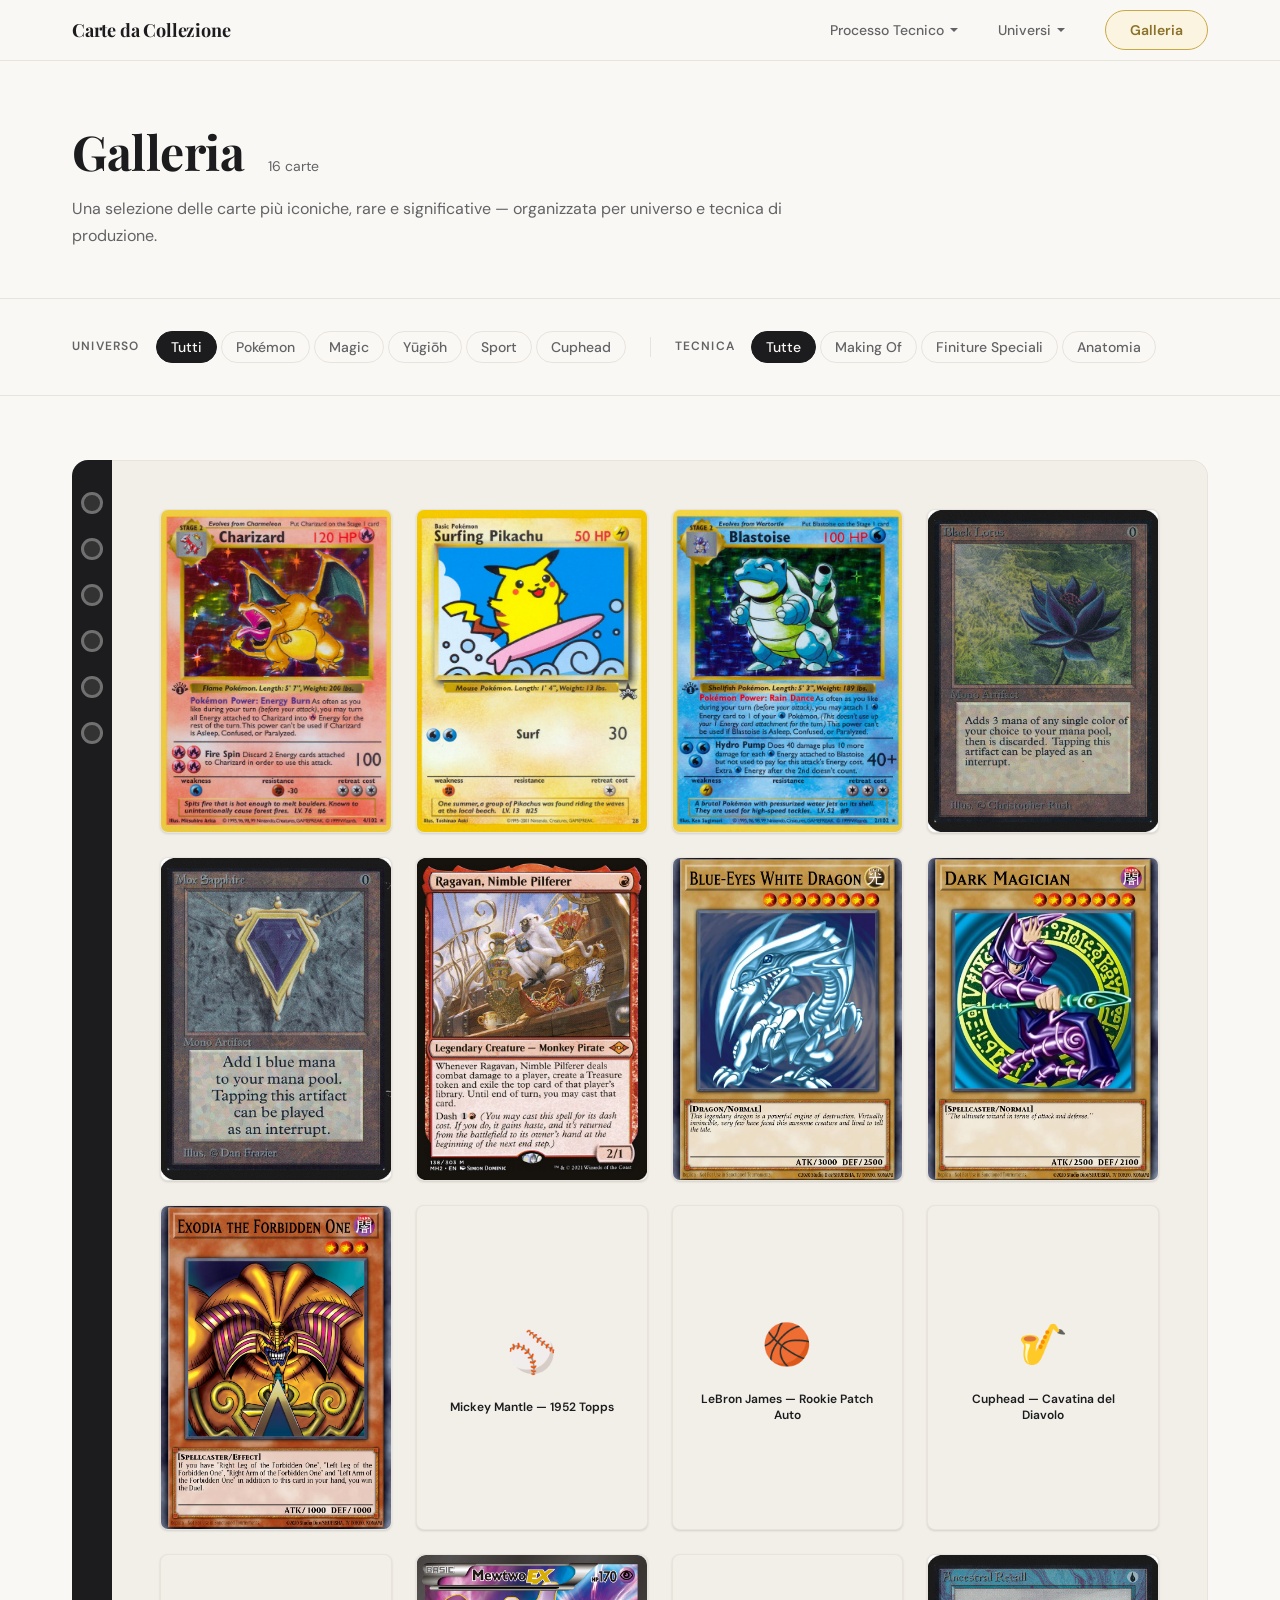
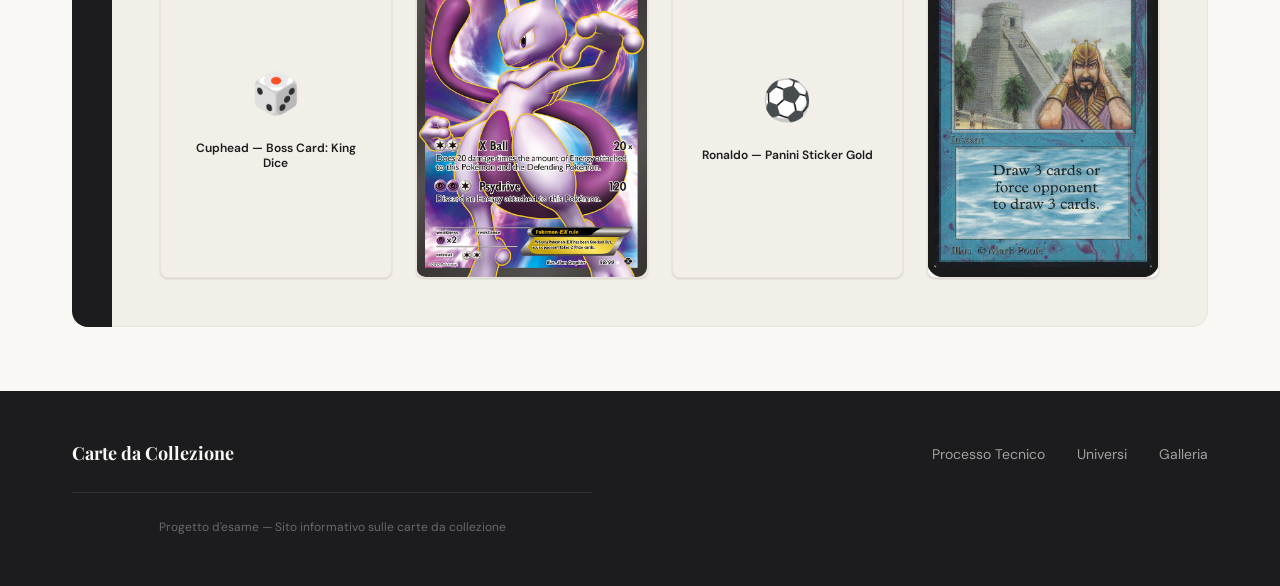
==== gallery.html @ 1ee4522a "Initial commit" ====
<!DOCTYPE html>
<html lang="it">
<head>
  <meta charset="UTF-8">
  <meta name="viewport" content="width=device-width, initial-scale=1.0">
  <title>Galleria — Le carte da collezione più iconiche</title>
  <meta name="description" content="Una selezione di 16 carte iconiche filtrabili per universo e tecnica di produzione. Dal Charizard olografico al Black Lotus, le carte che hanno fatto la storia.">
  <link rel="stylesheet" href="style.css">
</head>
<body>

  <!-- ═══════════════════════════════════════════════ NAVBAR -->
  <nav class="navbar navbar--visible" id="navbar" aria-label="Navigazione principale">
    <div class="navbar__container">
      <a href="index.html" class="navbar__logo" aria-label="Torna alla home">Carte da Collezione</a>
      <div class="navbar__menu">

        <div class="navbar__dropdown">
          <button class="navbar__dropdown-trigger" aria-haspopup="true" aria-expanded="false">
            Processo Tecnico
          </button>
          <div class="navbar__dropdown-menu">
            <a href="technical/making-of.html">Making Of</a>
            <a href="technical/special-finishes.html">Finiture Speciali</a>
            <a href="technical/card-anatomy.html">Anatomia della Carta</a>
          </div>
        </div>

        <div class="navbar__dropdown">
          <button class="navbar__dropdown-trigger" aria-haspopup="true" aria-expanded="false">
            Universi
          </button>
          <div class="navbar__dropdown-menu">
            <a href="universes/pokemon.html">Pokémon</a>
            <a href="universes/magic.html">Magic: The Gathering</a>
            <a href="universes/yugioh.html">Yūgiōh</a>
            <a href="universes/sport.html">Sport Cards</a>
            <a href="universes/cuphead.html">Cuphead</a>
          </div>
        </div>

        <a href="gallery.html" class="navbar__cta">Galleria</a>
      </div>
    </div>
  </nav>

  <main>

    <!-- ═══════════════════════════════════════════════ GALLERY HEADER -->
    <div class="gallery-header">
      <div class="container">
        <div class="gallery-header__meta">
          <h1>Galleria</h1>
          <span class="gallery-header__count" id="gallery-count" aria-live="polite">16 carte</span>
        </div>
        <p>Una selezione delle carte più iconiche, rare e significative — organizzata per universo e tecnica di produzione.</p>
      </div>
    </div>

    <!-- ═══════════════════════════════════════════════ FILTERS -->
    <div class="gallery-filters" role="search" aria-label="Filtri galleria">
      <div class="container">
        <div class="gallery-filters__group">

          <span class="gallery-filters__label" id="filter-universe-label">Universo</span>
          <div role="group" aria-labelledby="filter-universe-label">
            <button class="filter-pill filter-pill--active" data-filter-group="universe" data-filter-value="all">Tutti</button>
            <button class="filter-pill" data-filter-group="universe" data-filter-value="pokemon">Pokémon</button>
            <button class="filter-pill" data-filter-group="universe" data-filter-value="magic">Magic</button>
            <button class="filter-pill" data-filter-group="universe" data-filter-value="yugioh">Yūgiōh</button>
            <button class="filter-pill" data-filter-group="universe" data-filter-value="sport">Sport</button>
            <button class="filter-pill" data-filter-group="universe" data-filter-value="cuphead">Cuphead</button>
          </div>

          <div class="gallery-filters__divider" aria-hidden="true"></div>

          <span class="gallery-filters__label" id="filter-technique-label">Tecnica</span>
          <div role="group" aria-labelledby="filter-technique-label">
            <button class="filter-pill filter-pill--active" data-filter-group="technique" data-filter-value="all">Tutte</button>
            <button class="filter-pill" data-filter-group="technique" data-filter-value="making-of">Making Of</button>
            <button class="filter-pill" data-filter-group="technique" data-filter-value="special-finishes">Finiture Speciali</button>
            <button class="filter-pill" data-filter-group="technique" data-filter-value="card-anatomy">Anatomia</button>
          </div>

        </div>
      </div>
    </div>

    <!-- ═══════════════════════════════════════════════ BINDER GRID -->
    <section class="gallery-binder section" aria-labelledby="binder-heading">
      <div class="container">
        <h2 id="binder-heading" class="visually-hidden">Raccoglitore delle carte</h2>

        <div class="gallery-binder__layout">
          <div class="gallery-binder__spine" aria-hidden="true">
            <div class="gallery-binder__ring"></div>
            <div class="gallery-binder__ring"></div>
            <div class="gallery-binder__ring"></div>
            <div class="gallery-binder__ring"></div>
            <div class="gallery-binder__ring"></div>
            <div class="gallery-binder__ring"></div>
          </div>

          <div class="gallery-binder__pages">
            <div class="gallery-binder__grid" id="gallery-grid" role="list" aria-label="Carte in galleria">
              <!-- Populated by gallery.js -->
            </div>
          </div>
        </div>

      </div>
    </section>

  </main>

  <!-- ═══════════════════════════════════════════════ MODAL -->
  <div
    class="modal-backdrop"
    id="modal-backdrop"
    role="dialog"
    aria-modal="true"
    aria-labelledby="modal-title"
    aria-hidden="true"
  >
    <div class="modal-wrapper">
      <button class="modal__close" id="modal-close" aria-label="Chiudi dettagli carta">✕</button>
      <div class="modal">
        <div class="modal__image-panel" id="modal-image">
          <div class="modal__image-placeholder" id="modal-emoji" aria-hidden="true"></div>
        </div>
        <div class="modal__content">
          <div>
            <span class="badge badge--gold" style="margin-bottom: var(--space-2);">Carta in evidenza</span>
            <h2 class="modal__title" id="modal-title"></h2>
            <p class="modal__description" id="modal-desc"></p>
          </div>
          <div class="modal__links">
            <a class="modal__link modal__link--red" id="modal-link-universe" href="#">
              Vai all'universo →
            </a>
            <a class="modal__link modal__link--teal" id="modal-link-technique" href="#">
              Vai alla tecnica →
            </a>
          </div>
        </div>
      </div>
    </div>
  </div>

  <!-- ═══════════════════════════════════════════════ FOOTER -->
  <footer class="footer">
    <div class="footer__container">
      <a href="index.html" class="footer__logo">Carte da Collezione</a>
      <nav class="footer__nav" aria-label="Link del footer">
        <a href="technical/making-of.html">Processo Tecnico</a>
        <a href="universes/pokemon.html">Universi</a>
        <a href="gallery.html">Galleria</a>
      </nav>
    </div>
    <div class="footer__container">
      <p class="footer__copy">Progetto d'esame — Sito informativo sulle carte da collezione</p>
    </div>
  </footer>

  <!-- ── Accessibility helper ── -->
  <style>
    .visually-hidden {
      position: absolute;
      width: 1px; height: 1px;
      padding: 0; margin: -1px;
      overflow: hidden;
      clip: rect(0,0,0,0);
      white-space: nowrap;
      border: 0;
    }
  </style>

  <script src="js/navbar.js"></script>
  <script src="js/gallery.js"></script>

  <!-- Sync aria-hidden with modal open state -->
  <script>
    // Updates aria-hidden on the modal backdrop to match its visual state.
    const backdrop = document.getElementById('modal-backdrop');
    const observer = new MutationObserver(() => {
      const isOpen = backdrop.classList.contains('modal-backdrop--open');
      backdrop.setAttribute('aria-hidden', String(!isOpen));
    });
    observer.observe(backdrop, { attributes: true, attributeFilter: ['class'] });
  </script>
</body>
</html>
---- style.css ----
/* ============================================================
   CARTE DA COLLEZIONE — style.css
   Single stylesheet for the entire site.

   Fonts: Playfair Display (display/headings) + DM Sans (body)
   Loaded via Google Fonts in each HTML <head>.
   ============================================================ */

/* ============================================================
   1. VARIABLES & RESET
   ============================================================ */

@import url('https://fonts.googleapis.com/css2?family=Playfair+Display:ital,wght@0,400;0,600;0,700;0,900;1,400;1,700&family=DM+Sans:ital,opsz,wght@0,9..40,300;0,9..40,400;0,9..40,500;0,9..40,600;1,9..40,300&display=swap');

:root {
  /* ── Base palette ── */
  --color-bg:             #FAF8F5;
  --color-surface:        #F2EFE9;
  --color-border:         #E8E4DC;
  --color-text-primary:   #1C1C1E;
  --color-text-secondary: #636366;

  /* ── Technical — deep teal ── */
  --teal-main:  #0D7377;
  --teal-light: #E6F4F4;
  --teal-dark:  #0A5C5F;

  /* ── Universes — vibrant orange-red ── */
  --red-main:  #E63946;
  --red-light: #FDE8E9;
  --red-dark:  #B22D38;

  /* ── Gallery — subtle gold ── */
  --gold-main:  #C9A843;
  --gold-light: #FBF4E0;
  --gold-dark:  #8B7129;

  /* ── Typography ── */
  --font-display: 'Playfair Display', Georgia, serif;
  --font-body:    'DM Sans', sans-serif;

  /* ── Type scale (1.25 ratio) ── */
  --text-xs:   0.75rem;    /* 12px */
  --text-sm:   0.875rem;   /* 14px */
  --text-base: 1rem;       /* 16px */
  --text-md:   1.125rem;   /* 18px */
  --text-lg:   1.375rem;   /* 22px */
  --text-xl:   1.75rem;    /* 28px */
  --text-2xl:  2.25rem;    /* 36px */
  --text-3xl:  3rem;       /* 48px */
  --text-4xl:  4rem;       /* 64px */
  --text-5xl:  5.5rem;     /* 88px */

  /* ── Spacing (8px base unit) ── */
  --space-1:  0.5rem;   /* 8px  */
  --space-2:  1rem;     /* 16px */
  --space-3:  1.5rem;   /* 24px */
  --space-4:  2rem;     /* 32px */
  --space-6:  3rem;     /* 48px */
  --space-8:  4rem;     /* 64px */
  --space-12: 6rem;     /* 96px */
  --space-16: 8rem;     /* 128px */

  /* ── Border radius ── */
  --radius-sm:   4px;
  --radius-md:   8px;
  --radius-lg:   16px;
  --radius-xl:   24px;
  --radius-full: 9999px;

  /* ── Shadows ── */
  --shadow-sm:  0 1px 3px rgba(0,0,0,0.08), 0 1px 2px rgba(0,0,0,0.06);
  --shadow-md:  0 4px 12px rgba(0,0,0,0.10), 0 2px 4px rgba(0,0,0,0.06);
  --shadow-lg:  0 12px 32px rgba(0,0,0,0.12), 0 4px 8px rgba(0,0,0,0.06);
  --shadow-xl:  0 24px 64px rgba(0,0,0,0.14), 0 8px 16px rgba(0,0,0,0.08);

  /* ── Transitions ── */
  --transition-fast:   150ms ease;
  --transition-base:   300ms ease;
  --transition-slow:   500ms cubic-bezier(0.4, 0, 0.2, 1);

  /* ── Layout ── */
  --container-max: 1200px;
  --container-wide: 1440px;
}

*, *::before, *::after {
  box-sizing: border-box;
  margin: 0;
  padding: 0;
}

html {
  scroll-behavior: smooth;
  -webkit-text-size-adjust: 100%;
}

body {
  font-family: var(--font-body);
  font-size: var(--text-base);
  line-height: 1.6;
  color: var(--color-text-primary);
  background-color: var(--color-bg);
  -webkit-font-smoothing: antialiased;
  -moz-osx-font-smoothing: grayscale;
}

img {
  display: block;
  max-width: 100%;
  height: auto;
}

a {
  color: inherit;
  text-decoration: none;
}

ul, ol {
  list-style: none;
}

button {
  font-family: var(--font-body);
  cursor: pointer;
  border: none;
  background: none;
}

/* ============================================================
   2. BASE TYPOGRAPHY
   ============================================================ */

h1, h2, h3, h4, h5, h6 {
  font-family: var(--font-display);
  line-height: 1.15;
  color: var(--color-text-primary);
  font-weight: 700;
  letter-spacing: -0.01em;
}

h1 { font-size: var(--text-4xl); }
h2 { font-size: var(--text-3xl); }
h3 { font-size: var(--text-2xl); }
h4 { font-size: var(--text-xl); }
h5 { font-size: var(--text-lg); }
h6 { font-size: var(--text-md); }

p {
  font-size: var(--text-base);
  line-height: 1.7;
  color: var(--color-text-secondary);
  max-width: 65ch;
}

.eyebrow {
  font-family: var(--font-body);
  font-size: var(--text-xs);
  font-weight: 600;
  letter-spacing: 0.15em;
  text-transform: uppercase;
}

.display-title {
  font-size: var(--text-5xl);
  font-weight: 900;
  line-height: 1.05;
  letter-spacing: -0.03em;
}

/* ============================================================
   3. LAYOUT UTILITIES
   ============================================================ */

.container {
  width: 100%;
  max-width: var(--container-max);
  margin-inline: auto;
  padding-inline: var(--space-4);
}

.container--wide {
  max-width: var(--container-wide);
  padding-inline: var(--space-6);
}

.section {
  padding-block: var(--space-12);
}

.section--surface {
  background-color: var(--color-surface);
}

.split {
  display: grid;
  gap: var(--space-8);
  align-items: center;
}

.grid-3 {
  display: grid;
  gap: var(--space-4);
}

.grid-4 {
  display: grid;
  gap: var(--space-3);
}

/* ============================================================
   4. COMPONENTS — navbar, footer, buttons, badges, cards
   ============================================================ */

/* ── Navbar ── */

.navbar {
  position: fixed;
  top: 0;
  left: 0;
  right: 0;
  z-index: 100;
  background-color: rgba(250, 248, 245, 0.96);
  backdrop-filter: blur(12px);
  -webkit-backdrop-filter: blur(12px);
  border-bottom: 1px solid var(--color-border);
  transform: translateY(-100%);
  opacity: 0;
  transition: transform var(--transition-slow), opacity var(--transition-base);
}

.navbar--visible {
  transform: translateY(0);
  opacity: 1;
}

.navbar__container {
  display: flex;
  align-items: center;
  justify-content: space-between;
  max-width: var(--container-max);
  margin-inline: auto;
  padding-inline: var(--space-4);
  height: 60px;
}

.navbar__logo {
  font-family: var(--font-display);
  font-size: var(--text-md);
  font-weight: 700;
  color: var(--color-text-primary);
  letter-spacing: -0.01em;
  flex-shrink: 0;
}

.navbar__menu {
  display: flex;
  align-items: center;
  gap: var(--space-1);
}

.navbar__dropdown {
  position: relative;
}

.navbar__dropdown-trigger {
  display: flex;
  align-items: center;
  gap: 6px;
  padding: var(--space-1) var(--space-2);
  font-size: var(--text-sm);
  font-weight: 500;
  color: var(--color-text-secondary);
  border-radius: var(--radius-sm);
  transition: color var(--transition-fast), background-color var(--transition-fast);
}

.navbar__dropdown-trigger::after {
  content: '';
  display: block;
  width: 0;
  height: 0;
  border-left: 4px solid transparent;
  border-right: 4px solid transparent;
  border-top: 4px solid currentColor;
  transition: transform var(--transition-fast);
  flex-shrink: 0;
}

.navbar__dropdown--open .navbar__dropdown-trigger::after {
  transform: rotate(180deg);
}

.navbar__dropdown-trigger:hover {
  color: var(--color-text-primary);
  background-color: var(--color-surface);
}

.navbar__dropdown-trigger--active {
  font-weight: 700;
  color: var(--color-text-primary);
}

.navbar__dropdown-menu {
  position: absolute;
  top: calc(100% + 8px);
  left: 0;
  min-width: 220px;
  background-color: var(--color-bg);
  border: 1px solid var(--color-border);
  border-radius: var(--radius-md);
  box-shadow: var(--shadow-lg);
  padding: var(--space-1);
  opacity: 0;
  visibility: hidden;
  transform: translateY(-8px);
  transition: opacity var(--transition-fast), visibility var(--transition-fast), transform var(--transition-fast);
}

.navbar__dropdown--open .navbar__dropdown-menu {
  opacity: 1;
  visibility: visible;
  transform: translateY(0);
}

.navbar__dropdown-menu a {
  display: block;
  padding: 10px var(--space-2);
  font-size: var(--text-sm);
  font-weight: 400;
  color: var(--color-text-secondary);
  border-radius: var(--radius-sm);
  transition: background-color var(--transition-fast), color var(--transition-fast);
}

.navbar__dropdown-menu a:hover {
  background-color: var(--color-surface);
  color: var(--color-text-primary);
}

.navbar__cta {
  display: inline-flex;
  align-items: center;
  padding: 8px var(--space-3);
  font-size: var(--text-sm);
  font-weight: 600;
  color: var(--gold-dark);
  background-color: var(--gold-light);
  border-radius: var(--radius-full);
  border: 1px solid var(--gold-main);
  margin-left: var(--space-2);
  transition: background-color var(--transition-fast), color var(--transition-fast);
}

.navbar__cta:hover {
  background-color: var(--gold-main);
  color: #fff;
}

/* ── Footer ── */

.footer {
  background-color: var(--color-text-primary);
  padding-block: var(--space-6);
}

.footer__container {
  display: flex;
  align-items: center;
  justify-content: space-between;
  flex-wrap: wrap;
  gap: var(--space-3);
  max-width: var(--container-max);
  margin-inline: auto;
  padding-inline: var(--space-4);
}

.footer__logo {
  font-family: var(--font-display);
  font-size: var(--text-md);
  font-weight: 700;
  color: #FAF8F5;
}

.footer__nav {
  display: flex;
  gap: var(--space-4);
}

.footer__nav a {
  font-size: var(--text-sm);
  color: rgba(250, 248, 245, 0.6);
  transition: color var(--transition-fast);
}

.footer__nav a:hover {
  color: #FAF8F5;
}

.footer__copy {
  width: 100%;
  font-size: var(--text-xs);
  color: rgba(250, 248, 245, 0.35);
  margin-top: var(--space-3);
  padding-top: var(--space-3);
  border-top: 1px solid rgba(250, 248, 245, 0.1);
  text-align: center;
}

/* ── Buttons ── */

.btn {
  display: inline-flex;
  align-items: center;
  gap: 8px;
  padding: 12px var(--space-4);
  font-family: var(--font-body);
  font-size: var(--text-sm);
  font-weight: 600;
  border-radius: var(--radius-sm);
  transition: all var(--transition-base);
  cursor: pointer;
  text-decoration: none;
}

.btn--teal {
  background-color: var(--teal-main);
  color: #fff;
  border: 2px solid var(--teal-main);
}

.btn--teal:hover {
  background-color: var(--teal-dark);
  border-color: var(--teal-dark);
}

.btn--red {
  background-color: var(--red-main);
  color: #fff;
  border: 2px solid var(--red-main);
}

.btn--red:hover {
  background-color: var(--red-dark);
  border-color: var(--red-dark);
}

.btn--gold {
  background-color: var(--gold-main);
  color: #fff;
  border: 2px solid var(--gold-main);
}

.btn--gold:hover {
  background-color: var(--gold-dark);
  border-color: var(--gold-dark);
}

.btn--outline {
  background-color: transparent;
  color: var(--color-text-primary);
  border: 2px solid var(--color-border);
}

.btn--outline:hover {
  border-color: var(--color-text-primary);
}

.btn--ghost-light {
  background-color: rgba(255,255,255,0.15);
  color: #fff;
  border: 2px solid rgba(255,255,255,0.4);
}

.btn--ghost-light:hover {
  background-color: rgba(255,255,255,0.25);
  border-color: rgba(255,255,255,0.7);
}

/* ── Badges ── */

.badge {
  display: inline-flex;
  align-items: center;
  padding: 5px 12px;
  font-size: var(--text-xs);
  font-weight: 600;
  letter-spacing: 0.08em;
  text-transform: uppercase;
  border-radius: var(--radius-full);
}

.badge--teal {
  background-color: var(--teal-light);
  color: var(--teal-dark);
}

.badge--red {
  background-color: var(--red-light);
  color: var(--red-dark);
}

.badge--gold {
  background-color: var(--gold-light);
  color: var(--gold-dark);
}

/* ── Section headings ── */

.section-header {
  margin-bottom: var(--space-8);
}

.section-header--centered {
  text-align: center;
}

.section-header--centered p {
  margin-inline: auto;
}

.section-header .badge {
  margin-bottom: var(--space-2);
}

.section-header h2 {
  margin-bottom: var(--space-2);
}

.section-header p {
  font-size: var(--text-md);
  line-height: 1.6;
}

/* ── Link rows (cross-link tables) ── */

.link-row {
  display: flex;
  align-items: center;
  justify-content: space-between;
  padding: var(--space-3) var(--space-4);
  background-color: var(--color-bg);
  border: 1px solid var(--color-border);
  border-radius: var(--radius-md);
  transition: box-shadow var(--transition-fast), transform var(--transition-fast);
  gap: var(--space-3);
}

.link-row:hover {
  box-shadow: var(--shadow-md);
  transform: translateY(-2px);
}

.link-row__content {
  display: flex;
  align-items: center;
  gap: var(--space-3);
  flex: 1;
}

.link-row__text h4 {
  font-size: var(--text-base);
  font-weight: 600;
  font-family: var(--font-body);
  margin-bottom: 2px;
}

.link-row__text p {
  font-size: var(--text-sm);
  color: var(--color-text-secondary);
  max-width: none;
}

.link-row__arrow {
  font-size: var(--text-lg);
  color: var(--color-text-secondary);
  transition: transform var(--transition-fast);
  flex-shrink: 0;
}

.link-row:hover .link-row__arrow {
  transform: translateX(4px);
}

.link-rows {
  display: flex;
  flex-direction: column;
  gap: var(--space-2);
}

/* ── Stat cards ── */

.stat-card {
  background-color: var(--color-bg);
  border: 1px solid var(--color-border);
  border-radius: var(--radius-lg);
  padding: var(--space-4);
  text-align: center;
}

.stat-card__number {
  font-family: var(--font-display);
  font-size: var(--text-3xl);
  font-weight: 900;
  letter-spacing: -0.03em;
  line-height: 1;
  margin-bottom: var(--space-1);
}

.stat-card__label {
  font-size: var(--text-sm);
  color: var(--color-text-secondary);
  font-weight: 400;
}

/* ── Card slot (binder card) ── */

.card-slot {
  aspect-ratio: 2.5 / 3.5;
  border-radius: var(--radius-md);
  overflow: hidden;
  border: 1px solid var(--color-border);
  box-shadow: var(--shadow-sm);
  position: relative;
  cursor: pointer;
  transition: transform var(--transition-base), box-shadow var(--transition-base);
}

.card-slot:hover {
  transform: translateY(-4px) scale(1.02);
  box-shadow: var(--shadow-lg);
}

.card-slot img {
  width: 100%;
  height: 100%;
  object-fit: cover;
}

.card-slot__placeholder {
  width: 100%;
  height: 100%;
  display: flex;
  align-items: center;
  justify-content: center;
  flex-direction: column;
  gap: var(--space-1);
  font-size: var(--text-sm);
  color: rgba(255,255,255,0.7);
  text-align: center;
  padding: var(--space-2);
}

/* ── Binder layout ── */

.binder {
  display: flex;
  border-radius: var(--radius-xl);
  overflow: hidden;
  box-shadow: var(--shadow-xl);
  border: 1px solid var(--color-border);
}

.binder__spine {
  width: 40px;
  background-color: var(--color-text-primary);
  display: flex;
  flex-direction: column;
  align-items: center;
  justify-content: center;
  gap: 12px;
  flex-shrink: 0;
}

.binder__ring {
  width: 20px;
  height: 20px;
  border-radius: 50%;
  border: 3px solid rgba(255,255,255,0.3);
  background-color: rgba(255,255,255,0.1);
}

.binder__pages {
  flex: 1;
  background-color: var(--color-surface);
  padding: var(--space-4);
  display: grid;
  gap: var(--space-3);
}

/* ============================================================
   5. HOME PAGE
   ============================================================ */

/* ── Hero ── */

.hero {
  position: relative;
  height: 100vh;
  min-height: 600px;
  display: flex;
  align-items: center;
  justify-content: center;
  overflow: hidden;
  text-align: center;
}

.hero__video {
  position: absolute;
  inset: 0;
  width: 100%;
  height: 100%;
  object-fit: cover;
  z-index: 0;
}

.hero__overlay {
  position: absolute;
  inset: 0;
  background: linear-gradient(
    to bottom,
    rgba(0,0,0,0.3) 0%,
    rgba(0,0,0,0.6) 50%,
    rgba(0,0,0,0.8) 100%
  );
  z-index: 1;
}

.hero__content {
  position: relative;
  z-index: 2;
  max-width: 860px;
  padding-inline: var(--space-4);
}

.hero__eyebrow {
  color: rgba(255,255,255,0.7);
  margin-bottom: var(--space-3);
}

.hero__title {
  font-size: clamp(var(--text-3xl), 8vw, var(--text-5xl));
  font-weight: 900;
  color: #fff;
  letter-spacing: -0.03em;
  line-height: 1.05;
  margin-bottom: var(--space-4);
}

.hero__subtitle {
  font-size: var(--text-lg);
  color: rgba(255,255,255,0.8);
  max-width: 55ch;
  margin-inline: auto;
  margin-bottom: var(--space-6);
  line-height: 1.5;
}

.hero__actions {
  display: flex;
  align-items: center;
  justify-content: center;
  gap: var(--space-3);
  flex-wrap: wrap;
}

.hero__scroll {
  position: absolute;
  bottom: var(--space-6);
  left: 50%;
  transform: translateX(-50%);
  z-index: 2;
  display: flex;
  flex-direction: column;
  align-items: center;
  gap: var(--space-1);
  color: rgba(255,255,255,0.6);
  font-size: var(--text-xs);
  letter-spacing: 0.1em;
  text-transform: uppercase;
}

.hero__scroll-line {
  width: 1px;
  height: 40px;
  background: linear-gradient(to bottom, rgba(255,255,255,0.6), transparent);
  animation: scrollPulse 2s ease-in-out infinite;
}

@keyframes scrollPulse {
  0%, 100% { opacity: 0.6; transform: scaleY(1); }
  50%       { opacity: 1;   transform: scaleY(0.7); }
}

/* ── Entry points ── */

.home-entries {
  padding-block: var(--space-12);
}

.home-entries__grid {
  display: grid;
  gap: var(--space-4);
  grid-template-columns: 1fr;
}

.home-entries__card {
  display: flex;
  flex-direction: column;
  padding: var(--space-6);
  border-radius: var(--radius-xl);
  border: 1px solid transparent;
  transition: box-shadow var(--transition-base), transform var(--transition-base);
  position: relative;
  overflow: hidden;
}

.home-entries__card:hover {
  box-shadow: var(--shadow-lg);
  transform: translateY(-4px);
}

.home-entries__card--teal {
  background-color: var(--teal-light);
  border-color: rgba(13, 115, 119, 0.15);
}

.home-entries__card--red {
  background-color: var(--red-light);
  border-color: rgba(230, 57, 70, 0.15);
}

.home-entries__card--gold {
  background-color: var(--gold-light);
  border-color: rgba(201, 168, 67, 0.15);
}

.home-entries__card .badge {
  margin-bottom: var(--space-3);
  align-self: flex-start;
}

.home-entries__card h3 {
  font-size: var(--text-xl);
  margin-bottom: var(--space-2);
}

.home-entries__card p {
  font-size: var(--text-base);
  flex: 1;
  max-width: none;
}

.home-entries__arrow {
  display: inline-block;
  margin-top: var(--space-4);
  font-size: var(--text-xl);
  color: var(--color-text-secondary);
  transition: transform var(--transition-fast);
}

.home-entries__card:hover .home-entries__arrow {
  transform: translateX(6px);
}

/* ── Technical preview ── */

.home-technical {
  padding-block: var(--space-12);
}

.home-technical__links {
  display: flex;
  flex-direction: column;
  gap: var(--space-2);
}

.home-technical__link {
  display: flex;
  align-items: center;
  justify-content: space-between;
  padding: var(--space-3) var(--space-4);
  border: 1px solid var(--color-border);
  border-radius: var(--radius-md);
  background-color: var(--color-bg);
  transition: box-shadow var(--transition-fast), transform var(--transition-fast);
}

.home-technical__link:hover {
  box-shadow: var(--shadow-md);
  transform: translateX(4px);
}

.home-technical__link-text {
  font-weight: 500;
  color: var(--color-text-primary);
}

.home-technical__link-arrow {
  color: var(--teal-main);
  font-size: var(--text-lg);
}

/* ── Universe preview ── */

.home-universes {
  padding-block: var(--space-12);
}

.home-universes__swatches {
  display: grid;
  gap: var(--space-3);
  grid-template-columns: 1fr;
  margin-bottom: var(--space-8);
}

.universe-swatch {
  display: flex;
  align-items: center;
  justify-content: space-between;
  padding: var(--space-3) var(--space-4);
  border-radius: var(--radius-lg);
  transition: transform var(--transition-fast);
  cursor: pointer;
}

.universe-swatch:hover {
  transform: translateX(6px);
}

.universe-swatch__name {
  font-family: var(--font-display);
  font-size: var(--text-lg);
  font-weight: 700;
  color: inherit;
}

.universe-swatch__arrow {
  font-size: var(--text-xl);
}

.universe-swatch--pokemon {
  background-color: #FFD700;
  color: #1C1C1E;
}

.universe-swatch--magic {
  background-color: #1A1A1A;
  color: #FAF8F5;
}

.universe-swatch--yugioh {
  background-color: #7B68EE;
  color: #fff;
}

.universe-swatch--sport {
  background-color: #B22222;
  color: #fff;
}

.universe-swatch--cuphead {
  background-color: #E8532A;
  color: #fff;
}

/* ── Gallery teaser ── */

.home-gallery {
  padding-block: var(--space-12);
}

.home-gallery__binder {
  margin-block: var(--space-8);
}

.home-gallery__binder .binder__pages {
  grid-template-columns: repeat(4, 1fr);
  grid-template-rows: repeat(2, 1fr);
}

/* ============================================================
   6. TECHNICAL PAGES
   ============================================================ */

/* ── Tech hero ── */

.tech-hero {
  height: 200px;
  background-color: var(--teal-light);
  display: flex;
  align-items: flex-end;
  padding-bottom: var(--space-6);
  border-bottom: 1px solid var(--color-border);
}

.tech-hero__content {
  max-width: var(--container-max);
  margin-inline: auto;
  padding-inline: var(--space-4);
  width: 100%;
}

.tech-hero .badge {
  margin-bottom: var(--space-2);
}

.tech-hero h1 {
  color: var(--teal-dark);
  font-size: var(--text-3xl);
  margin-bottom: var(--space-1);
}

.tech-hero__subtitle {
  color: var(--teal-main);
  font-size: var(--text-md);
  max-width: none;
}

/* ── Tech intro split ── */

.tech-intro {
  padding-block: var(--space-12);
}

.tech-intro__list {
  background-color: var(--color-bg);
  border: 1px solid var(--color-border);
  border-radius: var(--radius-lg);
  padding: var(--space-4);
}

.tech-intro__list h4 {
  font-size: var(--text-sm);
  font-weight: 600;
  letter-spacing: 0.1em;
  text-transform: uppercase;
  color: var(--teal-dark);
  margin-bottom: var(--space-3);
  font-family: var(--font-body);
}

.tech-intro__list li {
  display: flex;
  align-items: flex-start;
  gap: var(--space-2);
  padding-block: 10px;
  font-size: var(--text-sm);
  color: var(--color-text-secondary);
  border-bottom: 1px solid var(--color-border);
}

.tech-intro__list li:last-child {
  border-bottom: none;
}

.tech-intro__list-marker {
  width: 8px;
  height: 8px;
  border-radius: 50%;
  background-color: var(--teal-main);
  flex-shrink: 0;
  margin-top: 6px;
}

/* ── Tech visual explainer ── */

.tech-visual {
  padding-block: var(--space-12);
}

.tech-visual__diagram {
  background-color: var(--color-bg);
  border: 1px solid var(--color-border);
  border-radius: var(--radius-xl);
  padding: var(--space-8);
  margin-top: var(--space-6);
}

.tech-visual__steps {
  display: grid;
  gap: var(--space-4);
}

.tech-step {
  display: flex;
  gap: var(--space-4);
  align-items: flex-start;
}

.tech-step__number {
  width: 40px;
  height: 40px;
  border-radius: 50%;
  background-color: var(--teal-main);
  color: #fff;
  display: flex;
  align-items: center;
  justify-content: center;
  font-family: var(--font-display);
  font-weight: 700;
  font-size: var(--text-md);
  flex-shrink: 0;
}

.tech-step h4 {
  font-size: var(--text-base);
  font-weight: 600;
  font-family: var(--font-body);
  color: var(--color-text-primary);
  margin-bottom: 4px;
}

.tech-step p {
  font-size: var(--text-sm);
  max-width: none;
}

/* ── Universe cross-links on tech pages ── */

.tech-universes {
  padding-block: var(--space-12);
}

/* ── Example cards on tech pages ── */

.tech-cards {
  padding-block: var(--space-12);
}

.tech-cards__row {
  display: flex;
  gap: var(--space-3);
  overflow-x: auto;
  padding-bottom: var(--space-2);
  margin-top: var(--space-6);
  -webkit-overflow-scrolling: touch;
}

.tech-cards__row .card-slot {
  flex-shrink: 0;
  width: 160px;
}

.tech-cards__cta {
  margin-top: var(--space-6);
  text-align: center;
}

/* ============================================================
   7. UNIVERSE PAGES
   ============================================================ */

/* ── Universe hero ── */

.universe-hero {
  height: 240px;
  display: flex;
  align-items: flex-end;
  padding-bottom: var(--space-6);
  border-bottom: 1px solid rgba(0,0,0,0.1);
}

.universe-hero__content {
  max-width: var(--container-max);
  margin-inline: auto;
  padding-inline: var(--space-4);
  width: 100%;
}

.universe-hero h1 {
  font-size: var(--text-3xl);
  margin-bottom: var(--space-1);
}

.universe-hero__subtitle {
  font-size: var(--text-md);
  max-width: none;
  opacity: 0.8;
}

/* ── Universe identity ── */

.universe-identity {
  padding-block: var(--space-12);
}

.universe-stats {
  display: grid;
  gap: var(--space-3);
  grid-template-columns: repeat(2, 1fr);
}

/* ── Universe technical decisions ── */

.universe-tech {
  padding-block: var(--space-12);
}

/* ── Universe iconic cards ── */

.universe-cards {
  padding-block: var(--space-12);
}

.universe-cards__binder .binder__pages {
  grid-template-columns: repeat(3, 1fr);
}

/* ── Universe brand palettes (applied via .universe-hero scope) ── */

/* Pokémon */
.universe-hero--pokemon {
  background-color: #FFD700;
}
.universe-hero--pokemon h1,
.universe-hero--pokemon .universe-hero__subtitle {
  color: #1C1C1E;
}
.universe-hero--pokemon .badge {
  background-color: rgba(28,28,30,0.12);
  color: #1C1C1E;
}
.universe-pokemon .stat-card__number { color: #B8960C; }

/* Magic */
.universe-hero--magic {
  background-color: #1A1A1A;
}
.universe-hero--magic h1,
.universe-hero--magic .universe-hero__subtitle {
  color: #FAF8F5;
}
.universe-hero--magic .badge {
  background-color: rgba(250,248,245,0.12);
  color: #FAF8F5;
}
.universe-magic .stat-card__number { color: #1A1A1A; }

/* Yūgiōh */
.universe-hero--yugioh {
  background-color: #7B68EE;
}
.universe-hero--yugioh h1,
.universe-hero--yugioh .universe-hero__subtitle {
  color: #fff;
}
.universe-hero--yugioh .badge {
  background-color: rgba(255,255,255,0.2);
  color: #fff;
}
.universe-yugioh .stat-card__number { color: #5B48EE; }

/* Sport */
.universe-hero--sport {
  background-color: #B22222;
}
.universe-hero--sport h1,
.universe-hero--sport .universe-hero__subtitle {
  color: #fff;
}
.universe-hero--sport .badge {
  background-color: rgba(255,255,255,0.2);
  color: #fff;
}
.universe-sport .stat-card__number { color: #B22222; }

/* Cuphead */
.universe-hero--cuphead {
  background-color: #E8532A;
}
.universe-hero--cuphead h1,
.universe-hero--cuphead .universe-hero__subtitle {
  color: #fff;
}
.universe-hero--cuphead .badge {
  background-color: rgba(255,255,255,0.2);
  color: #fff;
}
.universe-cuphead .stat-card__number { color: #E8532A; }

/* ============================================================
   8. UNIVERSE BRAND PALETTES — card tints
   ============================================================ */

.card-tint--pokemon   { background-color: #FFFBE6; }
.card-tint--magic     { background-color: #1A1A1A; }
.card-tint--yugioh    { background-color: #F0EEFF; }
.card-tint--sport     { background-color: #FFF0F0; }
.card-tint--cuphead   { background-color: #FFF4EF; }

/* ============================================================
   9. GALLERY & MODAL
   ============================================================ */

/* ── Gallery header ── */

.gallery-header {
  padding-top: calc(60px + var(--space-8));
  padding-bottom: var(--space-6);
  border-bottom: 1px solid var(--color-border);
}

.gallery-header__meta {
  display: flex;
  align-items: baseline;
  gap: var(--space-3);
  margin-bottom: var(--space-2);
}

.gallery-header h1 {
  font-size: var(--text-3xl);
}

.gallery-header__count {
  font-size: var(--text-sm);
  color: var(--color-text-secondary);
}

/* ── Filters ── */

.gallery-filters {
  padding-block: var(--space-4);
  border-bottom: 1px solid var(--color-border);
  position: sticky;
  top: 60px;
  background-color: var(--color-bg);
  z-index: 10;
}

.gallery-filters__group {
  display: flex;
  flex-wrap: wrap;
  gap: var(--space-1);
  align-items: center;
}

.gallery-filters__label {
  font-size: var(--text-xs);
  font-weight: 600;
  letter-spacing: 0.1em;
  text-transform: uppercase;
  color: var(--color-text-secondary);
  margin-right: var(--space-1);
}

.filter-pill {
  padding: 6px 14px;
  font-size: var(--text-sm);
  font-weight: 500;
  border-radius: var(--radius-full);
  border: 1px solid var(--color-border);
  background-color: var(--color-bg);
  color: var(--color-text-secondary);
  cursor: pointer;
  transition: all var(--transition-fast);
}

.filter-pill:hover {
  border-color: var(--color-text-secondary);
  color: var(--color-text-primary);
}

.filter-pill--active {
  background-color: var(--color-text-primary);
  border-color: var(--color-text-primary);
  color: #FAF8F5;
}

.gallery-filters__divider {
  width: 1px;
  height: 20px;
  background-color: var(--color-border);
  margin-inline: var(--space-2);
}

/* ── Binder grid ── */

.gallery-binder {
  padding-block: var(--space-8);
}

.gallery-binder__grid {
  display: grid;
  grid-template-columns: repeat(2, 1fr);
  gap: var(--space-3);
}

.gallery-binder__layout {
  display: flex;
  gap: 0;
}

.gallery-binder__spine {
  width: 40px;
  background-color: var(--color-text-primary);
  border-radius: var(--radius-lg) 0 0 var(--radius-lg);
  display: flex;
  flex-direction: column;
  align-items: center;
  justify-content: flex-start;
  padding-top: var(--space-4);
  gap: 24px;
  flex-shrink: 0;
}

.gallery-binder__ring {
  width: 22px;
  height: 22px;
  border-radius: 50%;
  border: 3px solid rgba(255,255,255,0.3);
  background-color: rgba(255,255,255,0.1);
}

.gallery-binder__pages {
  flex: 1;
  background-color: var(--color-surface);
  border-radius: 0 var(--radius-lg) var(--radius-lg) 0;
  border: 1px solid var(--color-border);
  border-left: none;
  padding: var(--space-6);
}

.gallery-card {
  aspect-ratio: 2.5 / 3.5;
  border-radius: var(--radius-md);
  overflow: hidden;
  border: 1px solid var(--color-border);
  box-shadow: var(--shadow-sm);
  position: relative;
  cursor: pointer;
  transition: transform var(--transition-base), box-shadow var(--transition-base);
  background-color: var(--color-surface);
}

.gallery-card:hover {
  transform: translateY(-6px) scale(1.03);
  box-shadow: var(--shadow-xl);
  z-index: 1;
}

.gallery-card img {
  width: 100%;
  height: 100%;
  object-fit: cover;
}

.gallery-card--hidden {
  display: none;
}

.gallery-card__placeholder {
  width: 100%;
  height: 100%;
  display: flex;
  flex-direction: column;
  align-items: center;
  justify-content: center;
  gap: var(--space-2);
  padding: var(--space-3);
  text-align: center;
}

.gallery-card__name {
  font-size: var(--text-xs);
  font-weight: 600;
  color: var(--color-text-primary);
  line-height: 1.3;
}

.gallery-card__overlay {
  position: absolute;
  inset: 0;
  background: linear-gradient(to top, rgba(0,0,0,0.7) 0%, transparent 50%);
  opacity: 0;
  transition: opacity var(--transition-fast);
  display: flex;
  align-items: flex-end;
  padding: var(--space-2);
}

.gallery-card:hover .gallery-card__overlay {
  opacity: 1;
}

.gallery-card__overlay-name {
  font-size: var(--text-xs);
  font-weight: 600;
  color: #fff;
  line-height: 1.3;
}

/* ── Modal ── */

.modal-backdrop {
  position: fixed;
  inset: 0;
  background-color: rgba(0,0,0,0.75);
  z-index: 200;
  display: flex;
  align-items: center;
  justify-content: center;
  padding: var(--space-4);
  opacity: 0;
  visibility: hidden;
  transition: opacity var(--transition-base), visibility var(--transition-base);
  backdrop-filter: blur(4px);
}

.modal-backdrop--open {
  opacity: 1;
  visibility: visible;
}

.modal {
  background-color: var(--color-bg);
  border-radius: var(--radius-xl);
  box-shadow: var(--shadow-xl);
  max-width: 820px;
  width: 100%;
  max-height: 90vh;
  overflow-y: auto;
  transform: scale(0.95) translateY(16px);
  transition: transform var(--transition-base);
  display: grid;
  grid-template-columns: 1fr 1fr;
}

.modal-backdrop--open .modal {
  transform: scale(1) translateY(0);
}

.modal__image-panel {
  aspect-ratio: 2.5 / 3.5;
  border-radius: var(--radius-xl) 0 0 var(--radius-xl);
  overflow: hidden;
  background-color: var(--color-surface);
  display: flex;
  align-items: center;
  justify-content: center;
}

.modal__image-panel img {
  width: 100%;
  height: 100%;
  object-fit: contain;
}

.modal__image-placeholder {
  width: 100%;
  height: 100%;
  display: flex;
  align-items: center;
  justify-content: center;
  font-size: 3rem;
}

.modal__content {
  padding: var(--space-6);
  display: flex;
  flex-direction: column;
  gap: var(--space-3);
}

.modal__close {
  position: absolute;
  top: var(--space-3);
  right: var(--space-3);
  width: 36px;
  height: 36px;
  border-radius: 50%;
  background-color: rgba(0,0,0,0.3);
  color: #fff;
  display: flex;
  align-items: center;
  justify-content: center;
  font-size: var(--text-lg);
  cursor: pointer;
  transition: background-color var(--transition-fast);
  border: none;
  line-height: 1;
}

.modal__close:hover {
  background-color: rgba(0,0,0,0.5);
}

.modal-wrapper {
  position: relative;
}

.modal__title {
  font-size: var(--text-xl);
  margin-bottom: var(--space-1);
}

.modal__description {
  font-size: var(--text-sm);
  line-height: 1.6;
  max-width: none;
}

.modal__links {
  display: flex;
  flex-direction: column;
  gap: var(--space-1);
  margin-top: auto;
  padding-top: var(--space-3);
  border-top: 1px solid var(--color-border);
}

.modal__link {
  display: flex;
  align-items: center;
  justify-content: space-between;
  padding: 8px 12px;
  border-radius: var(--radius-sm);
  font-size: var(--text-sm);
  font-weight: 500;
  transition: background-color var(--transition-fast);
}

.modal__link--teal {
  background-color: var(--teal-light);
  color: var(--teal-dark);
}

.modal__link--teal:hover {
  background-color: rgba(13, 115, 119, 0.2);
}

.modal__link--red {
  background-color: var(--red-light);
  color: var(--red-dark);
}

.modal__link--red:hover {
  background-color: rgba(230, 57, 70, 0.2);
}

/* ── Card viewer — lightbox per pagine universo, tecnica e home ── */

.card-viewer {
  position: fixed;
  inset: 0;
  background-color: rgba(0, 0, 0, 0.88);
  z-index: 300;
  display: flex;
  align-items: center;
  justify-content: center;
  padding: var(--space-6);
  opacity: 0;
  visibility: hidden;
  transition: opacity var(--transition-base), visibility var(--transition-base);
  backdrop-filter: blur(6px);
}

.card-viewer--open {
  opacity: 1;
  visibility: visible;
}

.card-viewer__img {
  max-height: 85vh;
  max-width: min(460px, 90vw);
  object-fit: contain;
  border-radius: var(--radius-lg);
  box-shadow: var(--shadow-xl);
}

.card-viewer__close {
  position: absolute;
  top: var(--space-4);
  right: var(--space-4);
  background-color: rgba(0, 0, 0, 0.5);
  color: #fff;
  border: none;
  border-radius: 50%;
  width: 2.5rem;
  height: 2.5rem;
  display: flex;
  align-items: center;
  justify-content: center;
  cursor: pointer;
  font-size: var(--text-base);
  transition: background-color var(--transition-fast);
}

.card-viewer__close:hover {
  background-color: rgba(0, 0, 0, 0.75);
}

/* ── Gallery empty state ── */

.gallery-empty {
  grid-column: 1 / -1;
  text-align: center;
  padding: var(--space-12);
  color: var(--color-text-secondary);
}

/* ============================================================
   10. RESPONSIVE
   ============================================================ */

@media (min-width: 640px) {
  .home-universes__swatches {
    grid-template-columns: 1fr 1fr;
  }

  .gallery-binder__grid {
    grid-template-columns: repeat(3, 1fr);
  }
}

@media (min-width: 768px) {
  h1 { font-size: var(--text-4xl); }
  h2 { font-size: var(--text-3xl); }

  .split {
    grid-template-columns: 1fr 1fr;
  }

  .grid-3 {
    grid-template-columns: repeat(3, 1fr);
  }

  .grid-4 {
    grid-template-columns: repeat(4, 1fr);
  }

  .home-entries__grid {
    grid-template-columns: repeat(3, 1fr);
  }

  .home-universes__swatches {
    grid-template-columns: 1fr;
  }

  .universe-stats {
    grid-template-columns: repeat(2, 1fr);
  }

  .gallery-binder__grid {
    grid-template-columns: repeat(4, 1fr);
  }

  .tech-visual__steps {
    grid-template-columns: repeat(2, 1fr);
  }

  .modal {
    grid-template-columns: 320px 1fr;
  }

  .modal__image-panel {
    aspect-ratio: auto;
    min-height: 448px;
  }
}

@media (min-width: 1024px) {
  .home-universes__swatches {
    grid-template-columns: 1fr;
  }

  .split--reversed > *:first-child {
    order: 2;
  }

  .split--reversed > *:last-child {
    order: 1;
  }

  .tech-visual__steps {
    grid-template-columns: repeat(3, 1fr);
  }
}

/* ── Navbar mobile (hamburger not implemented — site is desktop-first exam project) ── */

@media (max-width: 767px) {
  .navbar__menu {
    display: none;
  }

  .navbar__container::after {
    content: '≡';
    font-size: var(--text-xl);
    color: var(--color-text-primary);
  }
}
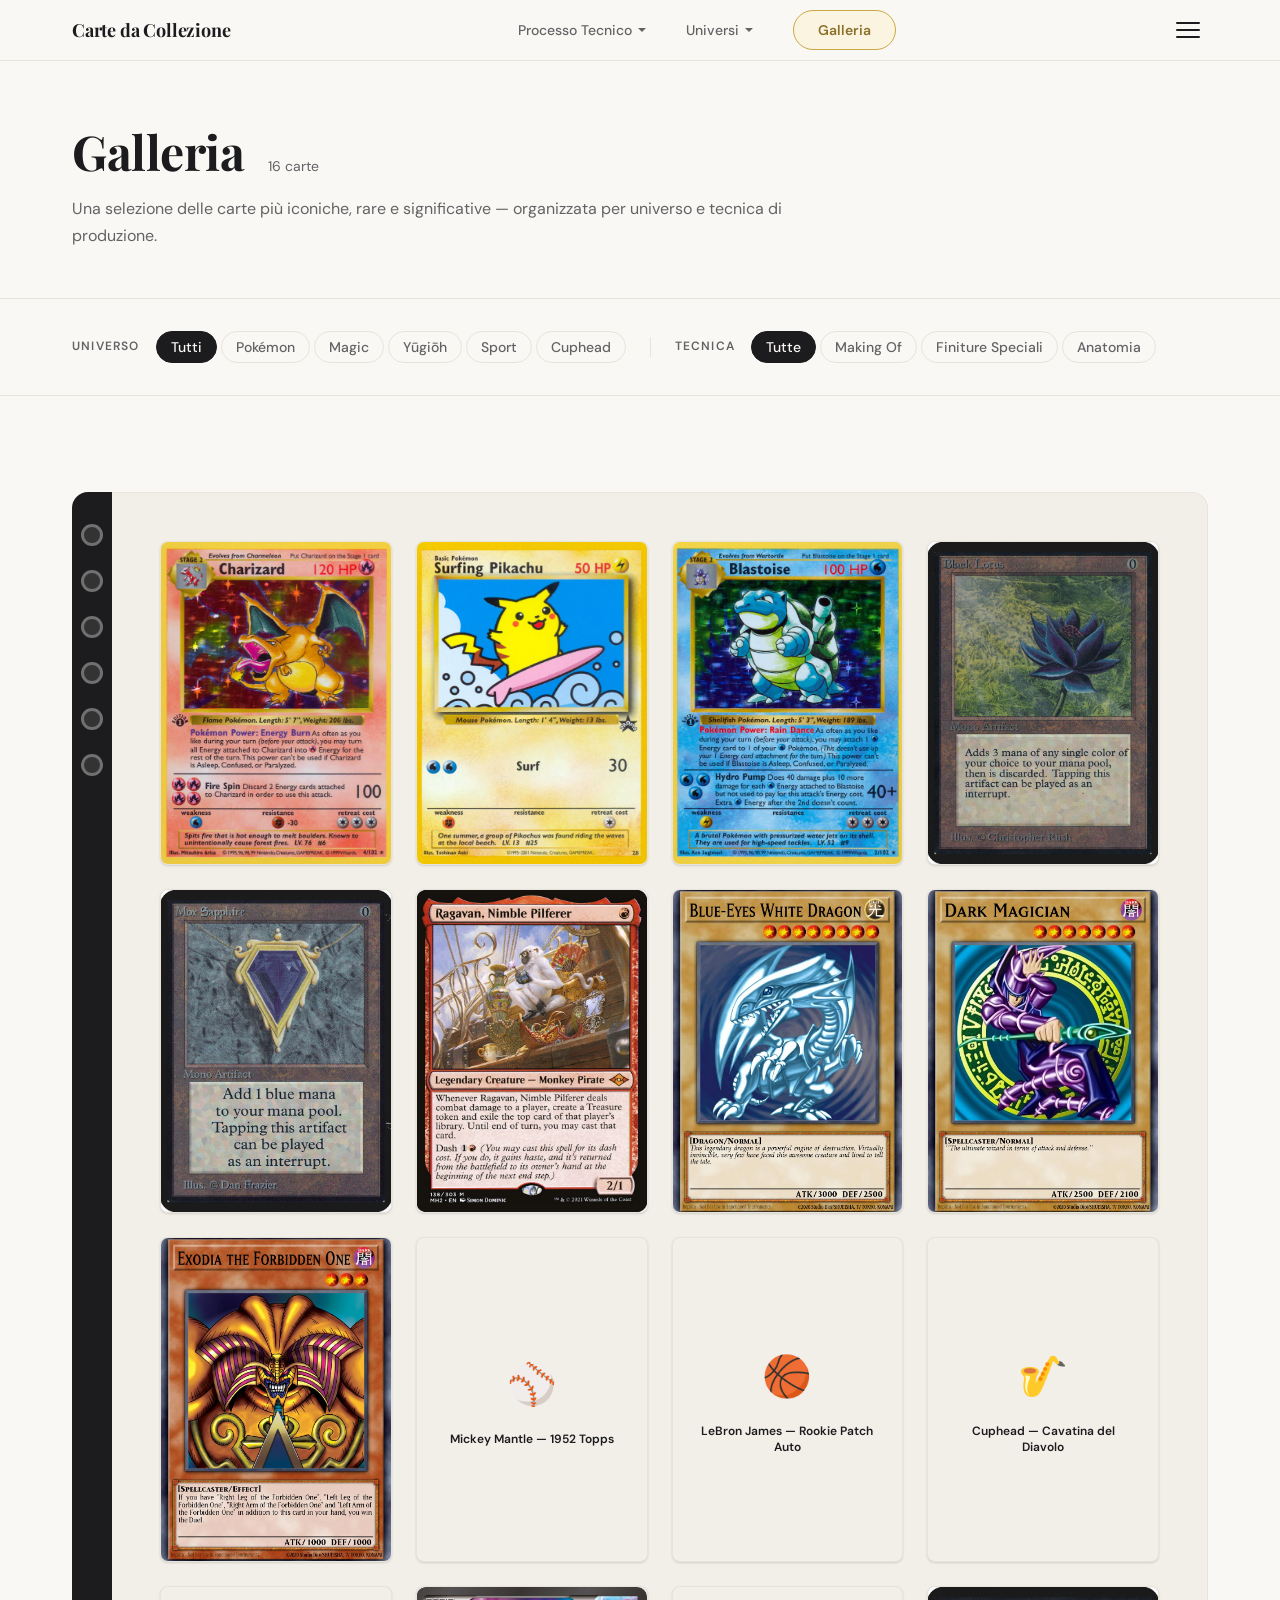
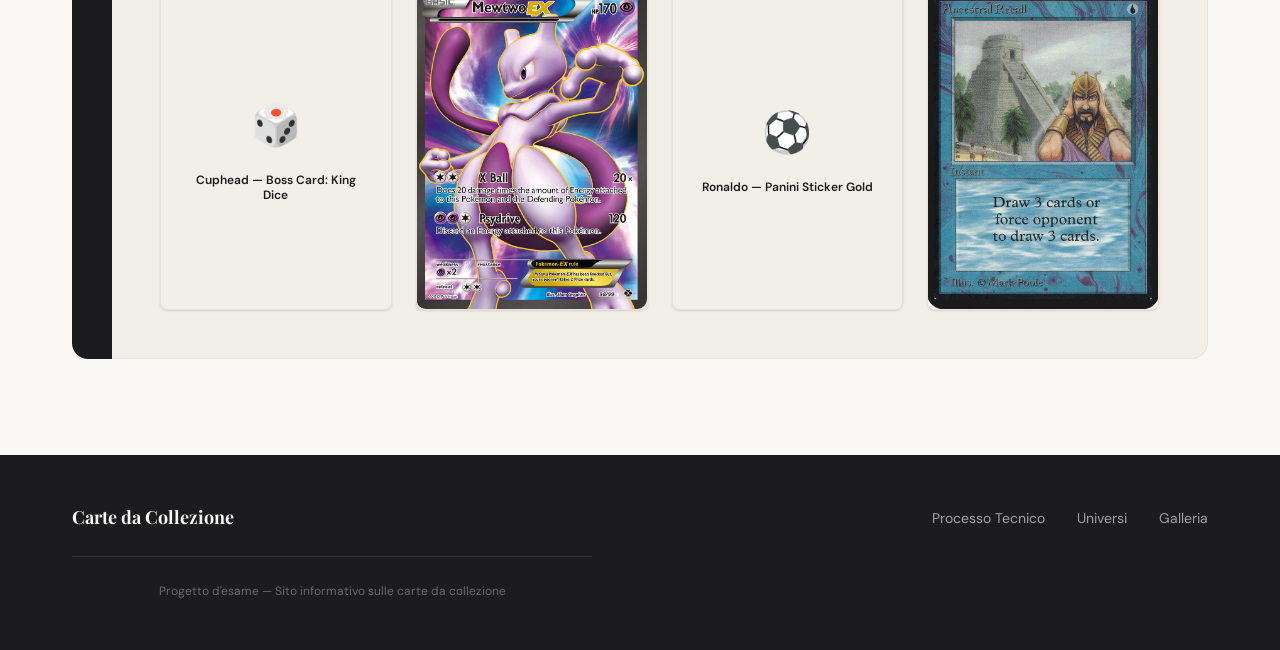
==== commit eccfb6e9: "respons" ====
--- a/gallery.html
+++ b/gallery.html
@@ -40,6 +40,30 @@
         </div>
 
         <a href="gallery.html" class="navbar__cta">Galleria</a>
+      </div>
+      <button class="navbar__hamburger" id="navbar-hamburger" aria-label="Apri menu di navigazione" aria-expanded="false" aria-controls="navbar-mobile-menu">
+        <span></span>
+        <span></span>
+        <span></span>
+      </button>
+    </div>
+    <div class="navbar__mobile-menu" id="navbar-mobile-menu" aria-label="Menu di navigazione mobile">
+      <div class="navbar__mobile-section">
+        <span class="navbar__mobile-section-title">Processo Tecnico</span>
+        <a href="technical/making-of.html">Making Of</a>
+        <a href="technical/special-finishes.html">Finiture Speciali</a>
+        <a href="technical/card-anatomy.html">Anatomia della Carta</a>
+      </div>
+      <div class="navbar__mobile-section">
+        <span class="navbar__mobile-section-title">Universi</span>
+        <a href="universes/pokemon.html">Pokémon</a>
+        <a href="universes/magic.html">Magic: The Gathering</a>
+        <a href="universes/yugioh.html">Yūgiōh</a>
+        <a href="universes/sport.html">Sport Cards</a>
+        <a href="universes/cuphead.html">Cuphead</a>
+      </div>
+      <div class="navbar__mobile-cta">
+        <a href="gallery.html">Galleria</a>
       </div>
     </div>
   </nav>
--- a/style.css
+++ b/style.css
@@ -139,12 +139,12 @@
   letter-spacing: -0.01em;
 }
 
-h1 { font-size: var(--text-4xl); }
-h2 { font-size: var(--text-3xl); }
-h3 { font-size: var(--text-2xl); }
-h4 { font-size: var(--text-xl); }
-h5 { font-size: var(--text-lg); }
-h6 { font-size: var(--text-md); }
+h1 { font-size: var(--text-2xl); }
+h2 { font-size: var(--text-xl); }
+h3 { font-size: var(--text-lg); }
+h4 { font-size: var(--text-md); }
+h5 { font-size: var(--text-base); }
+h6 { font-size: var(--text-sm); }
 
 p {
   font-size: var(--text-base);
@@ -176,7 +176,7 @@
   width: 100%;
   max-width: var(--container-max);
   margin-inline: auto;
-  padding-inline: var(--space-4);
+  padding-inline: var(--space-3);
 }
 
 .container--wide {
@@ -185,7 +185,7 @@
 }
 
 .section {
-  padding-block: var(--space-12);
+  padding-block: var(--space-8);
 }
 
 .section--surface {
@@ -986,10 +986,12 @@
 /* ── Tech hero ── */
 
 .tech-hero {
-  height: 200px;
+  height: auto;
+  min-height: 140px;
   background-color: var(--teal-light);
   display: flex;
   align-items: flex-end;
+  padding-top: var(--space-6);
   padding-bottom: var(--space-6);
   border-bottom: 1px solid var(--color-border);
 }
@@ -1154,9 +1156,11 @@
 /* ── Universe hero ── */
 
 .universe-hero {
-  height: 240px;
+  height: auto;
+  min-height: 160px;
   display: flex;
   align-items: flex-end;
+  padding-top: var(--space-6);
   padding-bottom: var(--space-6);
   border-bottom: 1px solid rgba(0,0,0,0.1);
 }
@@ -1188,7 +1192,7 @@
 .universe-stats {
   display: grid;
   gap: var(--space-3);
-  grid-template-columns: repeat(2, 1fr);
+  grid-template-columns: 1fr;
 }
 
 /* ── Universe technical decisions ── */
@@ -1523,7 +1527,7 @@
   transform: scale(0.95) translateY(16px);
   transition: transform var(--transition-base);
   display: grid;
-  grid-template-columns: 1fr 1fr;
+  grid-template-columns: 1fr;
 }
 
 .modal-backdrop--open .modal {
@@ -1532,12 +1536,13 @@
 
 .modal__image-panel {
   aspect-ratio: 2.5 / 3.5;
-  border-radius: var(--radius-xl) 0 0 var(--radius-xl);
+  border-radius: var(--radius-xl) var(--radius-xl) 0 0;
   overflow: hidden;
   background-color: var(--color-surface);
   display: flex;
   align-items: center;
   justify-content: center;
+  max-height: 260px;
 }
 
 .modal__image-panel img {
@@ -1703,6 +1708,26 @@
    10. RESPONSIVE
    ============================================================ */
 
+/* ── 480px — small phones landscape / large phones ── */
+@media (min-width: 480px) {
+  h1 { font-size: var(--text-3xl); }
+  h2 { font-size: var(--text-2xl); }
+
+  .universe-cards__binder .binder__pages {
+    grid-template-columns: repeat(3, 1fr);
+  }
+
+  .home-gallery__binder .binder__pages {
+    grid-template-columns: repeat(4, 1fr);
+    grid-template-rows: repeat(2, 1fr);
+  }
+
+  .universe-stats {
+    grid-template-columns: repeat(2, 1fr);
+  }
+}
+
+/* ── 640px ── */
 @media (min-width: 640px) {
   .home-universes__swatches {
     grid-template-columns: 1fr 1fr;
@@ -1713,9 +1738,22 @@
   }
 }
 
+/* ── 768px — tablet ── */
 @media (min-width: 768px) {
   h1 { font-size: var(--text-4xl); }
   h2 { font-size: var(--text-3xl); }
+  h3 { font-size: var(--text-2xl); }
+  h4 { font-size: var(--text-xl); }
+  h5 { font-size: var(--text-lg); }
+  h6 { font-size: var(--text-md); }
+
+  .container {
+    padding-inline: var(--space-4);
+  }
+
+  .section {
+    padding-block: var(--space-12);
+  }
 
   .split {
     grid-template-columns: 1fr 1fr;
@@ -1749,16 +1787,37 @@
     grid-template-columns: repeat(2, 1fr);
   }
 
+  .tech-hero {
+    height: 200px;
+    padding-top: 0;
+  }
+
+  .universe-hero {
+    height: 240px;
+    padding-top: 0;
+  }
+
   .modal {
     grid-template-columns: 320px 1fr;
   }
 
   .modal__image-panel {
     aspect-ratio: auto;
+    border-radius: var(--radius-xl) 0 0 var(--radius-xl);
+    max-height: none;
     min-height: 448px;
   }
-}
-
+
+  .navbar__hamburger {
+    display: none;
+  }
+
+  .navbar__menu {
+    display: flex !important;
+  }
+}
+
+/* ── 1024px — desktop ── */
 @media (min-width: 1024px) {
   .home-universes__swatches {
     grid-template-columns: 1fr;
@@ -1777,16 +1836,143 @@
   }
 }
 
-/* ── Navbar mobile (hamburger not implemented — site is desktop-first exam project) ── */
-
+/* ── Navbar hamburger (mobile < 768px) ── */
+
+.navbar__hamburger {
+  display: flex;
+  flex-direction: column;
+  justify-content: center;
+  gap: 5px;
+  width: 40px;
+  height: 40px;
+  padding: 8px;
+  cursor: pointer;
+  background: none;
+  border: none;
+  border-radius: var(--radius-sm);
+  transition: background-color var(--transition-fast);
+}
+
+.navbar__hamburger:hover {
+  background-color: var(--color-surface);
+}
+
+.navbar__hamburger span {
+  display: block;
+  width: 100%;
+  height: 2px;
+  background-color: var(--color-text-primary);
+  border-radius: 2px;
+  transition: transform var(--transition-fast), opacity var(--transition-fast);
+  transform-origin: center;
+}
+
+.navbar--menu-open .navbar__hamburger span:nth-child(1) {
+  transform: translateY(7px) rotate(45deg);
+}
+
+.navbar--menu-open .navbar__hamburger span:nth-child(2) {
+  opacity: 0;
+  transform: scaleX(0);
+}
+
+.navbar--menu-open .navbar__hamburger span:nth-child(3) {
+  transform: translateY(-7px) rotate(-45deg);
+}
+
+/* Mobile menu panel */
+.navbar__mobile-menu {
+  display: none;
+  flex-direction: column;
+  background-color: var(--color-bg);
+  border-top: 1px solid var(--color-border);
+  padding: var(--space-3);
+  gap: var(--space-1);
+  max-height: calc(100vh - 60px);
+  overflow-y: auto;
+}
+
+.navbar--menu-open .navbar__mobile-menu {
+  display: flex;
+}
+
+.navbar__mobile-section {
+  display: flex;
+  flex-direction: column;
+}
+
+.navbar__mobile-section-title {
+  font-size: var(--text-xs);
+  font-weight: 700;
+  letter-spacing: 0.1em;
+  text-transform: uppercase;
+  color: var(--color-text-secondary);
+  padding: var(--space-2) var(--space-2) var(--space-1);
+}
+
+.navbar__mobile-menu a {
+  display: block;
+  padding: 10px var(--space-2);
+  font-size: var(--text-base);
+  color: var(--color-text-primary);
+  border-radius: var(--radius-sm);
+  transition: background-color var(--transition-fast);
+}
+
+.navbar__mobile-menu a:hover {
+  background-color: var(--color-surface);
+}
+
+.navbar__mobile-cta {
+  margin-top: var(--space-2);
+  padding-top: var(--space-2);
+  border-top: 1px solid var(--color-border);
+}
+
+.navbar__mobile-cta a {
+  display: block;
+  padding: 12px var(--space-2);
+  font-weight: 600;
+  color: var(--gold-dark) !important;
+  background-color: var(--gold-light);
+  border-radius: var(--radius-sm);
+  text-align: center;
+}
+
+@media (min-width: 768px) {
+  .navbar__mobile-menu {
+    display: none !important;
+  }
+}
+
+/* ── Navbar menu hide on mobile ── */
 @media (max-width: 767px) {
   .navbar__menu {
     display: none;
   }
-
-  .navbar__container::after {
-    content: '≡';
-    font-size: var(--text-xl);
-    color: var(--color-text-primary);
-  }
-}
+}
+
+/* ── Gallery filters mobile ── */
+@media (max-width: 767px) {
+  .gallery-filters__divider {
+    width: 100%;
+    height: 1px;
+    margin-inline: 0;
+    margin-block: var(--space-1);
+  }
+
+  .gallery-binder__pages {
+    padding: var(--space-3);
+  }
+
+  .gallery-binder__grid {
+    grid-template-columns: repeat(2, 1fr);
+    gap: var(--space-2);
+  }
+
+  .footer__nav {
+    gap: var(--space-2);
+    flex-wrap: wrap;
+    justify-content: flex-end;
+  }
+}
